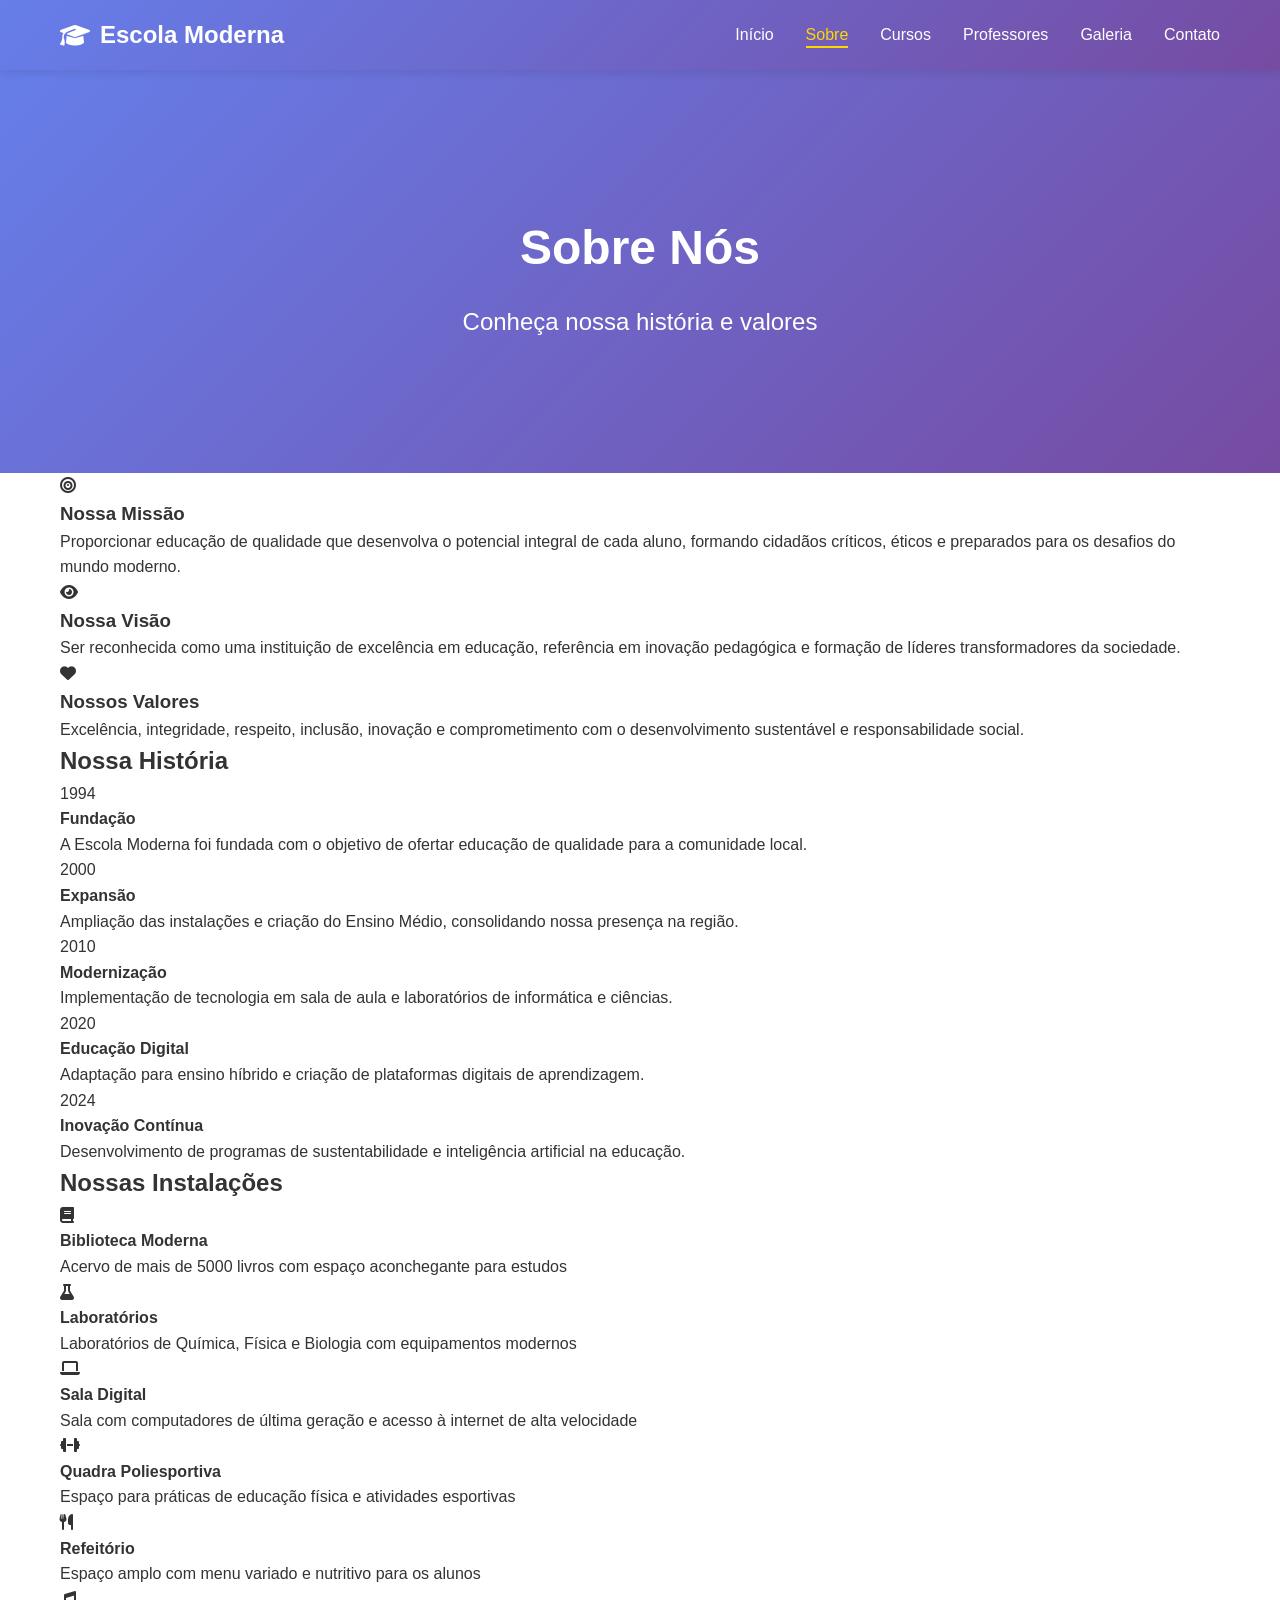
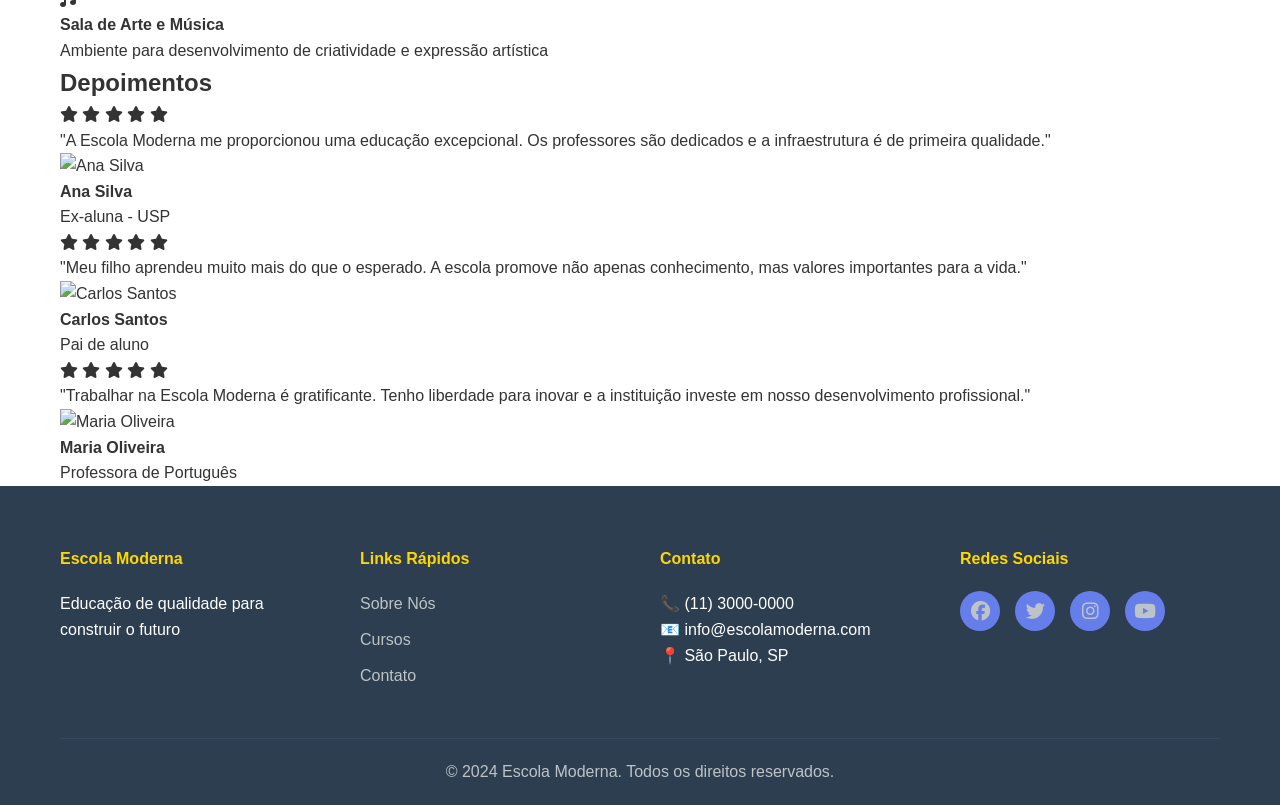
==== sobre.html @ 91ae4fbe "Criar página Sobre" ====
<!DOCTYPE html>
<html lang="pt-BR">
<head>
    <meta charset="UTF-8">
    <meta name="viewport" content="width=device-width, initial-scale=1.0">
    <meta name="description" content="Conheça a história e missão da Escola Moderna">
    <title>Sobre - Escola Moderna</title>
    <link rel="stylesheet" href="css/style.css">
    <link rel="stylesheet" href="https://cdnjs.cloudflare.com/ajax/libs/font-awesome/6.4.0/css/all.min.css">
</head>
<body>
    <!-- Navegação -->
    <nav class="navbar">
        <div class="container">
            <div class="nav-brand">
                <i class="fas fa-graduation-cap"></i>
                <span>Escola Moderna</span>
            </div>
            <ul class="nav-menu">
                <li><a href="index.html">Início</a></li>
                <li><a href="sobre.html" class="active">Sobre</a></li>
                <li><a href="cursos.html">Cursos</a></li>
                <li><a href="professores.html">Professores</a></li>
                <li><a href="galeria.html">Galeria</a></li>
                <li><a href="contato.html">Contato</a></li>
            </ul>
            <div class="hamburger">
                <span></span>
                <span></span>
                <span></span>
            </div>
        </div>
    </nav>

    <!-- Hero Section -->
    <section class="hero" style="margin-top: 60px;">
        <div class="hero-content">
            <h1>Sobre Nós</h1>
            <p>Conheça nossa história e valores</p>
        </div>
    </section>

    <!-- Missão, Visão, Valores -->
    <section class="about-section">
        <div class="container">
            <div class="about-grid">
                <div class="about-card">
                    <div class="about-icon">
                        <i class="fas fa-bullseye"></i>
                    </div>
                    <h3>Nossa Missão</h3>
                    <p>Proporcionar educação de qualidade que desenvolva o potencial integral de cada aluno, formando cidadãos críticos, éticos e preparados para os desafios do mundo moderno.</p>
                </div>
                <div class="about-card">
                    <div class="about-icon">
                        <i class="fas fa-eye"></i>
                    </div>
                    <h3>Nossa Visão</h3>
                    <p>Ser reconhecida como uma instituição de excelência em educação, referência em inovação pedagógica e formação de líderes transformadores da sociedade.</p>
                </div>
                <div class="about-card">
                    <div class="about-icon">
                        <i class="fas fa-heart"></i>
                    </div>
                    <h3>Nossos Valores</h3>
                    <p>Excelência, integridade, respeito, inclusão, inovação e comprometimento com o desenvolvimento sustentável e responsabilidade social.</p>
                </div>
            </div>
        </div>
    </section>

    <!-- História -->
    <section class="history-section">
        <div class="container">
            <h2>Nossa História</h2>
            <div class="history-timeline">
                <div class="timeline-item">
                    <div class="timeline-year">1994</div>
                    <div class="timeline-content">
                        <h4>Fundação</h4>
                        <p>A Escola Moderna foi fundada com o objetivo de ofertar educação de qualidade para a comunidade local.</p>
                    </div>
                </div>
                <div class="timeline-item">
                    <div class="timeline-year">2000</div>
                    <div class="timeline-content">
                        <h4>Expansão</h4>
                        <p>Ampliação das instalações e criação do Ensino Médio, consolidando nossa presença na região.</p>
                    </div>
                </div>
                <div class="timeline-item">
                    <div class="timeline-year">2010</div>
                    <div class="timeline-content">
                        <h4>Modernização</h4>
                        <p>Implementação de tecnologia em sala de aula e laboratórios de informática e ciências.</p>
                    </div>
                </div>
                <div class="timeline-item">
                    <div class="timeline-year">2020</div>
                    <div class="timeline-content">
                        <h4>Educação Digital</h4>
                        <p>Adaptação para ensino híbrido e criação de plataformas digitais de aprendizagem.</p>
                    </div>
                </div>
                <div class="timeline-item">
                    <div class="timeline-year">2024</div>
                    <div class="timeline-content">
                        <h4>Inovação Contínua</h4>
                        <p>Desenvolvimento de programas de sustentabilidade e inteligência artificial na educação.</p>
                    </div>
                </div>
            </div>
        </div>
    </section>

    <!-- Infraestrutura -->
    <section class="infrastructure-section">
        <div class="container">
            <h2>Nossas Instalações</h2>
            <div class="infrastructure-grid">
                <div class="infra-item">
                    <i class="fas fa-book"></i>
                    <h4>Biblioteca Moderna</h4>
                    <p>Acervo de mais de 5000 livros com espaço aconchegante para estudos</p>
                </div>
                <div class="infra-item">
                    <i class="fas fa-flask"></i>
                    <h4>Laboratórios</h4>
                    <p>Laboratórios de Química, Física e Biologia com equipamentos modernos</p>
                </div>
                <div class="infra-item">
                    <i class="fas fa-laptop"></i>
                    <h4>Sala Digital</h4>
                    <p>Sala com computadores de última geração e acesso à internet de alta velocidade</p>
                </div>
                <div class="infra-item">
                    <i class="fas fa-dumbbell"></i>
                    <h4>Quadra Poliesportiva</h4>
                    <p>Espaço para práticas de educação física e atividades esportivas</p>
                </div>
                <div class="infra-item">
                    <i class="fas fa-utensils"></i>
                    <h4>Refeitório</h4>
                    <p>Espaço amplo com menu variado e nutritivo para os alunos</p>
                </div>
                <div class="infra-item">
                    <i class="fas fa-music"></i>
                    <h4>Sala de Arte e Música</h4>
                    <p>Ambiente para desenvolvimento de criatividade e expressão artística</p>
                </div>
            </div>
        </div>
    </section>

    <!-- Depoimentos -->
    <section class="testimonials-section">
        <div class="container">
            <h2>Depoimentos</h2>
            <div class="testimonials-grid">
                <div class="testimonial-card">
                    <div class="stars">
                        <i class="fas fa-star"></i>
                        <i class="fas fa-star"></i>
                        <i class="fas fa-star"></i>
                        <i class="fas fa-star"></i>
                        <i class="fas fa-star"></i>
                    </div>
                    <p>"A Escola Moderna me proporcionou uma educação excepcional. Os professores são dedicados e a infraestrutura é de primeira qualidade."</p>
                    <div class="testimonial-author">
                        <img src="https://via.placeholder.com/50" alt="Ana Silva">
                        <div>
                            <h4>Ana Silva</h4>
                            <p>Ex-aluna - USP</p>
                        </div>
                    </div>
                </div>
                <div class="testimonial-card">
                    <div class="stars">
                        <i class="fas fa-star"></i>
                        <i class="fas fa-star"></i>
                        <i class="fas fa-star"></i>
                        <i class="fas fa-star"></i>
                        <i class="fas fa-star"></i>
                    </div>
                    <p>"Meu filho aprendeu muito mais do que o esperado. A escola promove não apenas conhecimento, mas valores importantes para a vida."</p>
                    <div class="testimonial-author">
                        <img src="https://via.placeholder.com/50" alt="Carlos Santos">
                        <div>
                            <h4>Carlos Santos</h4>
                            <p>Pai de aluno</p>
                        </div>
                    </div>
                </div>
                <div class="testimonial-card">
                    <div class="stars">
                        <i class="fas fa-star"></i>
                        <i class="fas fa-star"></i>
                        <i class="fas fa-star"></i>
                        <i class="fas fa-star"></i>
                        <i class="fas fa-star"></i>
                    </div>
                    <p>"Trabalhar na Escola Moderna é gratificante. Tenho liberdade para inovar e a instituição investe em nosso desenvolvimento profissional."</p>
                    <div class="testimonial-author">
                        <img src="https://via.placeholder.com/50" alt="Maria Oliveira">
                        <div>
                            <h4>Maria Oliveira</h4>
                            <p>Professora de Português</p>
                        </div>
                    </div>
                </div>
            </div>
        </div>
    </section>

    <!-- Footer -->
    <footer class="footer">
        <div class="container">
            <div class="footer-content">
                <div class="footer-section">
                    <h4>Escola Moderna</h4>
                    <p>Educação de qualidade para construir o futuro</p>
                </div>
                <div class="footer-section">
                    <h4>Links Rápidos</h4>
                    <ul>
                        <li><a href="sobre.html">Sobre Nós</a></li>
                        <li><a href="cursos.html">Cursos</a></li>
                        <li><a href="contato.html">Contato</a></li>
                    </ul>
                </div>
                <div class="footer-section">
                    <h4>Contato</h4>
                    <p>📞 (11) 3000-0000</p>
                    <p>📧 info@escolamoderna.com</p>
                    <p>📍 São Paulo, SP</p>
                </div>
                <div class="footer-section">
                    <h4>Redes Sociais</h4>
                    <div class="social-links">
                        <a href="#"><i class="fab fa-facebook"></i></a>
                        <a href="#"><i class="fab fa-twitter"></i></a>
                        <a href="#"><i class="fab fa-instagram"></i></a>
                        <a href="#"><i class="fab fa-youtube"></i></a>
                    </div>
                </div>
            </div>
            <div class="footer-bottom">
                <p>&copy; 2024 Escola Moderna. Todos os direitos reservados.</p>
            </div>
        </div>
    </footer>

    <script src="js/script.js"></script>
</body>
</html>
---- css/style.css ----
* {
    margin: 0;
    padding: 0;
    box-sizing: border-box;
}

body {
    font-family: 'Segoe UI', Tahoma, Geneva, Verdana, sans-serif;
    line-height: 1.6;
    color: #333;
}

.container {
    max-width: 1200px;
    margin: 0 auto;
    padding: 0 20px;
}

/* Navegação */
.navbar {
    background: linear-gradient(135deg, #667eea 0%, #764ba2 100%);
    color: white;
    padding: 1rem 0;
    position: fixed;
    width: 100%;
    top: 0;
    z-index: 1000;
    box-shadow: 0 2px 10px rgba(0,0,0,0.1);
}

.navbar .container {
    display: flex;
    justify-content: space-between;
    align-items: center;
}

.nav-brand {
    display: flex;
    align-items: center;
    gap: 10px;
    font-size: 1.5rem;
    font-weight: bold;
}

.nav-menu {
    display: flex;
    list-style: none;
    gap: 2rem;
}

.nav-menu a {
    color: white;
    text-decoration: none;
    transition: all 0.3s ease;
    position: relative;
}

.nav-menu a:hover,
.nav-menu a.active {
    color: #ffd700;
}

.nav-menu a::after {
    content: '';
    position: absolute;
    bottom: -5px;
    left: 0;
    width: 0;
    height: 2px;
    background: #ffd700;
    transition: width 0.3s ease;
}

.nav-menu a:hover::after,
.nav-menu a.active::after {
    width: 100%;
}

.hamburger {
    display: none;
    flex-direction: column;
    cursor: pointer;
}

.hamburger span {
    width: 25px;
    height: 3px;
    background: white;
    margin: 5px 0;
    transition: 0.3s;
}

/* Hero Section */
.hero {
    background: linear-gradient(135deg, #667eea 0%, #764ba2 100%);
    color: white;
    text-align: center;
    padding: 150px 20px 100px;
    margin-top: 60px;
}

.hero-content h1 {
    font-size: 3rem;
    margin-bottom: 1rem;
    animation: slideDown 0.8s ease;
}

.hero-content p {
    font-size: 1.5rem;
    margin-bottom: 2rem;
    animation: slideUp 0.8s ease 0.2s both;
}

/* Botões */
.btn {
    display: inline-block;
    padding: 12px 30px;
    border-radius: 5px;
    text-decoration: none;
    transition: all 0.3s ease;
    border: none;
    cursor: pointer;
    font-size: 1rem;
}

.btn-primary {
    background: linear-gradient(135deg, #667eea 0%, #764ba2 100%);
    color: white;
}

.btn-primary:hover {
    transform: translateY(-3px);
    box-shadow: 0 10px 20px rgba(102, 126, 234, 0.4);
}

.btn-link {
    background: transparent;
    color: #667eea;
    border: 2px solid #667eea;
}

.btn-link:hover {
    background: #667eea;
    color: white;
}

/* Destaques */
.highlights {
    padding: 80px 20px;
    background: #f8f9fa;
}

.highlights h2 {
    text-align: center;
    font-size: 2.5rem;
    margin-bottom: 50px;
    color: #333;
}

.highlights-grid {
    display: grid;
    grid-template-columns: repeat(auto-fit, minmax(250px, 1fr));
    gap: 30px;
}

.highlight-card {
    background: white;
    padding: 40px 20px;
    border-radius: 10px;
    text-align: center;
    box-shadow: 0 5px 15px rgba(0,0,0,0.1);
    transition: all 0.3s ease;
}

.highlight-card:hover {
    transform: translateY(-10px);
    box-shadow: 0 15px 30px rgba(0,0,0,0.2);
}

.highlight-card i {
    font-size: 3rem;
    color: #667eea;
    margin-bottom: 1rem;
}

.highlight-card h3 {
    margin-bottom: 1rem;
    color: #333;
}

.highlight-card p {
    color: #666;
}

/* Cursos em Destaque */
.featured-courses {
    padding: 80px 20px;
}

.featured-courses h2 {
    text-align: center;
    font-size: 2.5rem;
    margin-bottom: 50px;
    color: #333;
}

.courses-grid {
    display: grid;
    grid-template-columns: repeat(auto-fit, minmax(280px, 1fr));
    gap: 30px;
}

.course-card {
    background: white;
    border-radius: 10px;
    overflow: hidden;
    box-shadow: 0 5px 15px rgba(0,0,0,0.1);
    transition: all 0.3s ease;
    border-top: 4px solid #667eea;
}

.course-card:hover {
    transform: translateY(-10px);
    box-shadow: 0 15px 30px rgba(0,0,0,0.2);
}

.course-icon {
    background: linear-gradient(135deg, #667eea 0%, #764ba2 100%);
    color: white;
    padding: 30px;
    text-align: center;
    font-size: 3rem;
}

.course-card h3 {
    padding: 20px 20px 10px;
    color: #333;
}

.course-card p {
    padding: 0 20px;
    color: #666;
    margin-bottom: 20px;
}

.course-card .btn {
    display: block;
    text-align: center;
    margin: 20px;
}

/* Estatísticas */
.stats {
    background: linear-gradient(135deg, #667eea 0%, #764ba2 100%);
    color: white;
    padding: 80px 20px;
}

.stats .container {
    display: grid;
    grid-template-columns: repeat(auto-fit, minmax(200px, 1fr));
    gap: 40px;
    text-align: center;
}

.stat-item h3 {
    font-size: 3rem;
    margin-bottom: 10px;
}

.stat-item p {
    font-size: 1.2rem;
    opacity: 0.9;
}

/* Newsletter */
.newsletter {
    background: #f8f9fa;
    padding: 60px 20px;
    text-align: center;
}

.newsletter h2 {
    font-size: 2rem;
    margin-bottom: 10px;
    color: #333;
}

.newsletter p {
    margin-bottom: 30px;
    color: #666;
    font-size: 1.1rem;
}

.newsletter-form {
    display: flex;
    gap: 10px;
    max-width: 500px;
    margin: 0 auto;
    flex-wrap: wrap;
    justify-content: center;
}

.newsletter-form input {
    flex: 1;
    min-width: 250px;
    padding: 12px 20px;
    border: 2px solid #667eea;
    border-radius: 5px;
    font-size: 1rem;
}

.newsletter-form input:focus {
    outline: none;
    box-shadow: 0 0 10px rgba(102, 126, 234, 0.3);
}

/* Footer */
.footer {
    background: #2c3e50;
    color: white;
    padding: 60px 20px 20px;
}

.footer-content {
    display: grid;
    grid-template-columns: repeat(auto-fit, minmax(250px, 1fr));
    gap: 40px;
    margin-bottom: 40px;
}

.footer-section h4 {
    margin-bottom: 20px;
    color: #ffd700;
}

.footer-section ul {
    list-style: none;
}

.footer-section ul li {
    margin-bottom: 10px;
}

.footer-section a {
    color: #bdc3c7;
    text-decoration: none;
    transition: color 0.3s ease;
}

.footer-section a:hover {
    color: #ffd700;
}

.social-links {
    display: flex;
    gap: 15px;
}

.social-links a {
    display: inline-flex;
    align-items: center;
    justify-content: center;
    width: 40px;
    height: 40px;
    background: #667eea;
    border-radius: 50%;
    font-size: 1.2rem;
    transition: all 0.3s ease;
}

.social-links a:hover {
    background: #764ba2;
    transform: translateY(-5px);
}

.footer-bottom {
    text-align: center;
    padding-top: 20px;
    border-top: 1px solid #34495e;
    color: #bdc3c7;
}

/* Animações */
@keyframes slideDown {
    from {
        opacity: 0;
        transform: translateY(-30px);
    }
    to {
        opacity: 1;
        transform: translateY(0);
    }
}

@keyframes slideUp {
    from {
        opacity: 0;
        transform: translateY(30px);
    }
    to {
        opacity: 1;
        transform: translateY(0);
    }
}

/* Responsivo */
@media (max-width: 768px) {
    .nav-menu {
        display: none;
        position: absolute;
        top: 100%;
        left: 0;
        right: 0;
        background: #667eea;
        flex-direction: column;
        gap: 0;
        padding: 1rem 0;
    }

    .nav-menu.active {
        display: flex;
    }

    .nav-menu a {
        padding: 0.5rem 1rem;
        display: block;
    }

    .hamburger {
        display: flex;
    }

    .hero-content h1 {
        font-size: 2rem;
    }

    .hero-content p {
        font-size: 1.2rem;
    }

    .highlights h2,
    .featured-courses h2 {
        font-size: 2rem;
    }

    .newsletter-form {
        flex-direction: column;
    }

    .newsletter-form input {
        min-width: 100%;
    }

    .footer-content {
        grid-template-columns: 1fr;
    }
}
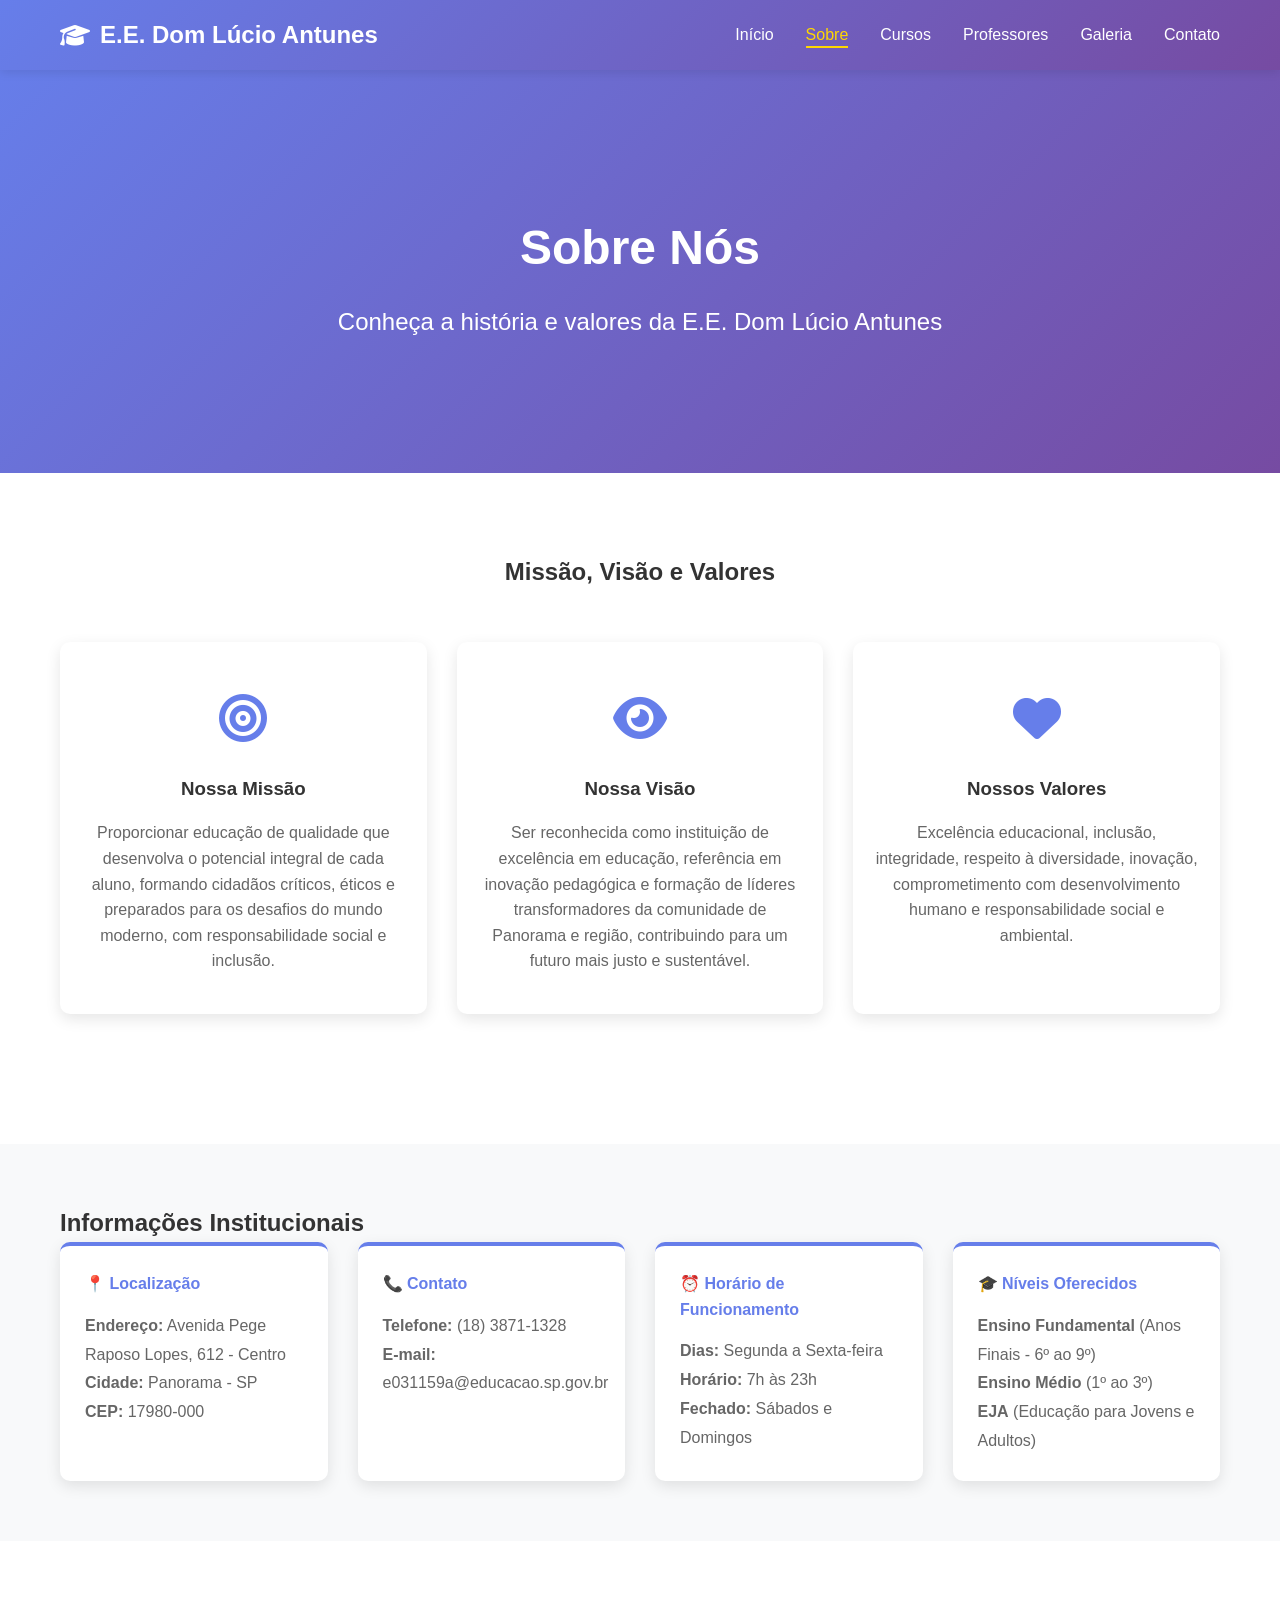
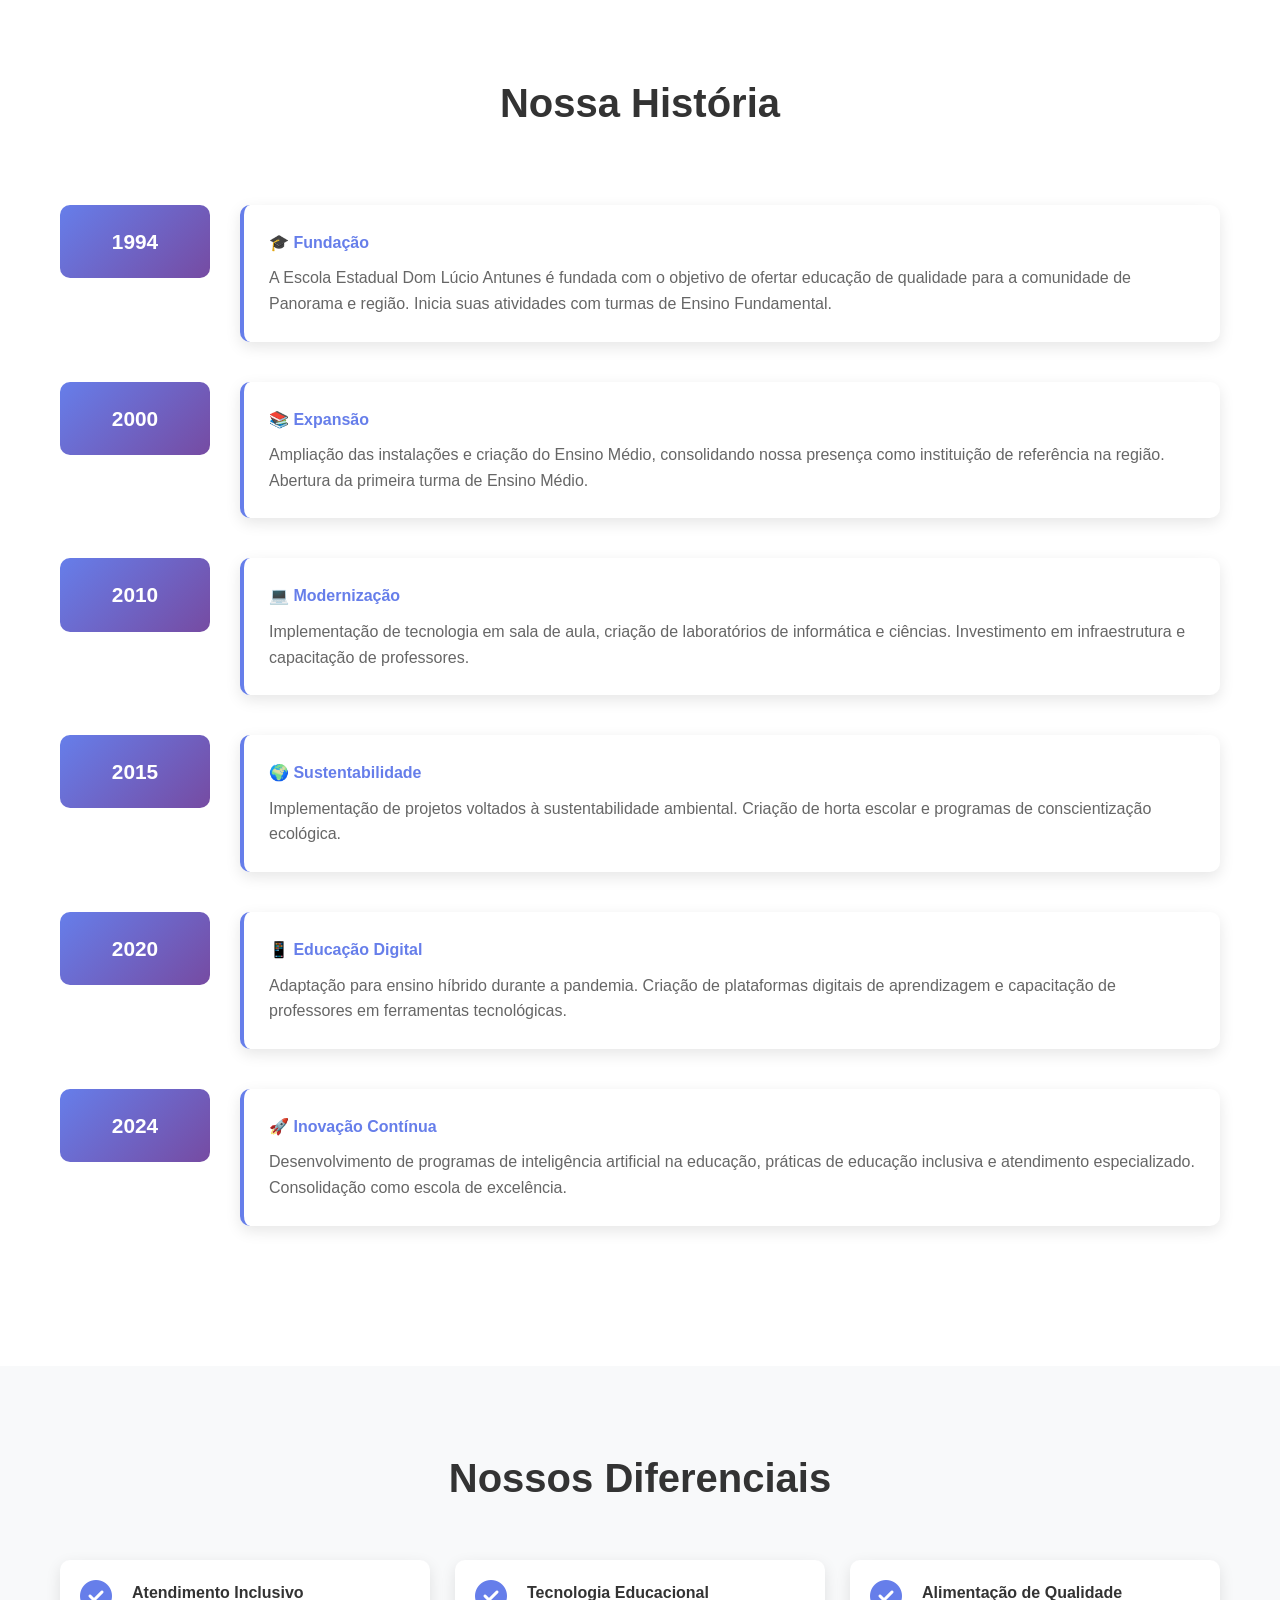
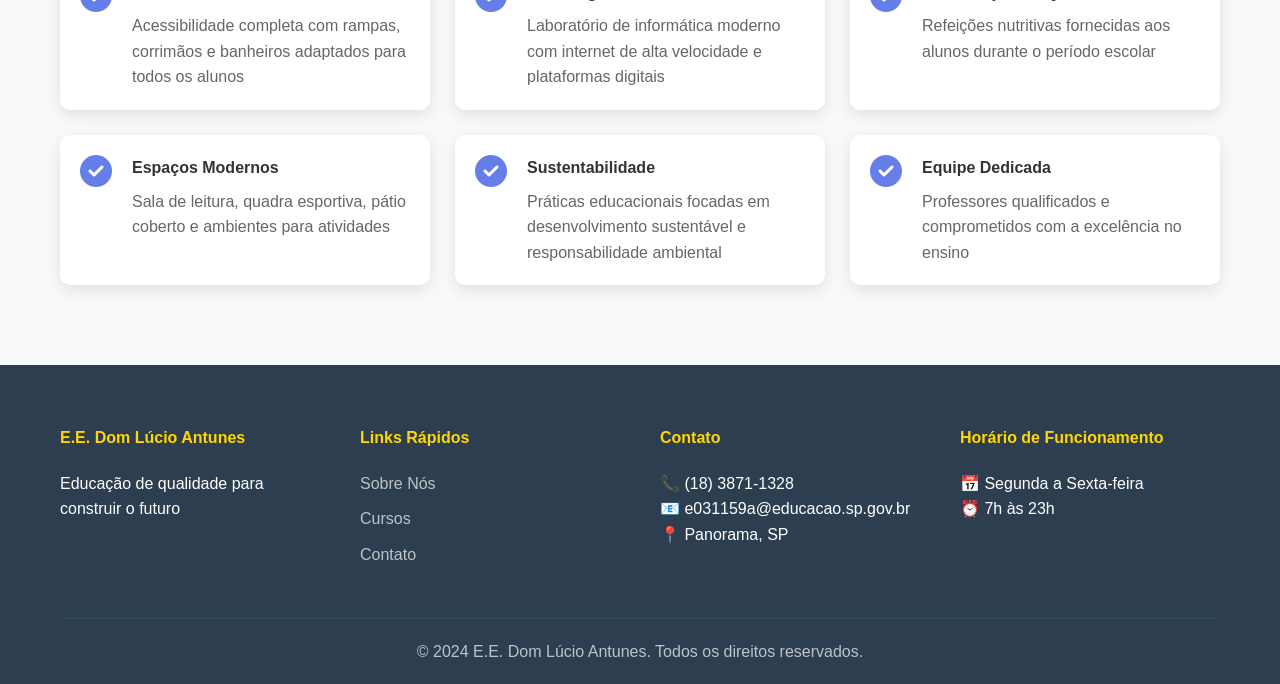
==== commit 044e84d6: "Atualizar página Sobre com timeline e informações institucionais completas" ====
--- a/sobre.html
+++ b/sobre.html
@@ -3,10 +3,165 @@
 <head>
     <meta charset="UTF-8">
     <meta name="viewport" content="width=device-width, initial-scale=1.0">
-    <meta name="description" content="Conheça a história e missão da Escola Moderna">
-    <title>Sobre - Escola Moderna</title>
+    <meta name="description" content="Conheça a história e missão da E.E. Dom Lúcio Antunes">
+    <title>Sobre - E.E. Dom Lúcio Antunes</title>
     <link rel="stylesheet" href="css/style.css">
     <link rel="stylesheet" href="https://cdnjs.cloudflare.com/ajax/libs/font-awesome/6.4.0/css/all.min.css">
+    <style>
+        .about-section {
+            padding: 80px 20px;
+        }
+
+        .about-grid {
+            display: grid;
+            grid-template-columns: repeat(auto-fit, minmax(300px, 1fr));
+            gap: 30px;
+            margin-bottom: 50px;
+        }
+
+        .about-card {
+            background: white;
+            padding: 40px 20px;
+            border-radius: 10px;
+            text-align: center;
+            box-shadow: 0 5px 15px rgba(0,0,0,0.1);
+            transition: all 0.3s ease;
+        }
+
+        .about-card:hover {
+            transform: translateY(-10px);
+            box-shadow: 0 15px 30px rgba(0,0,0,0.2);
+        }
+
+        .about-icon {
+            font-size: 3rem;
+            color: #667eea;
+            margin-bottom: 1rem;
+        }
+
+        .about-card h3 {
+            margin-bottom: 1rem;
+            color: #333;
+        }
+
+        .about-card p {
+            color: #666;
+            line-height: 1.6;
+        }
+
+        .history-timeline {
+            position: relative;
+            padding: 20px 0;
+        }
+
+        .timeline-item {
+            display: grid;
+            grid-template-columns: 150px 1fr;
+            gap: 30px;
+            margin-bottom: 40px;
+            position: relative;
+        }
+
+        .timeline-year {
+            background: linear-gradient(135deg, #667eea 0%, #764ba2 100%);
+            color: white;
+            padding: 20px;
+            border-radius: 10px;
+            text-align: center;
+            font-weight: bold;
+            font-size: 1.3rem;
+            height: fit-content;
+        }
+
+        .timeline-content {
+            background: white;
+            padding: 25px;
+            border-radius: 10px;
+            box-shadow: 0 5px 15px rgba(0,0,0,0.1);
+            border-left: 4px solid #667eea;
+        }
+
+        .timeline-content h4 {
+            color: #667eea;
+            margin-bottom: 10px;
+        }
+
+        .timeline-content p {
+            color: #666;
+            margin: 0;
+        }
+
+        .institutional-info {
+            background: #f8f9fa;
+            padding: 60px 20px;
+            margin-bottom: 50px;
+        }
+
+        .info-grid {
+            display: grid;
+            grid-template-columns: repeat(auto-fit, minmax(250px, 1fr));
+            gap: 30px;
+        }
+
+        .info-card {
+            background: white;
+            padding: 25px;
+            border-radius: 10px;
+            box-shadow: 0 5px 15px rgba(0,0,0,0.1);
+            border-top: 4px solid #667eea;
+        }
+
+        .info-card h4 {
+            color: #667eea;
+            margin-bottom: 15px;
+        }
+
+        .info-card p {
+            color: #666;
+            line-height: 1.8;
+        }
+
+        .differential-list {
+            display: grid;
+            grid-template-columns: repeat(auto-fit, minmax(300px, 1fr));
+            gap: 25px;
+        }
+
+        .differential-item {
+            display: flex;
+            gap: 20px;
+            padding: 20px;
+            background: white;
+            border-radius: 10px;
+            box-shadow: 0 5px 15px rgba(0,0,0,0.1);
+        }
+
+        .differential-item i {
+            font-size: 2rem;
+            color: #667eea;
+            flex-shrink: 0;
+        }
+
+        .differential-item h4 {
+            margin-bottom: 8px;
+            color: #333;
+        }
+
+        .differential-item p {
+            color: #666;
+            margin: 0;
+        }
+
+        @media (max-width: 768px) {
+            .timeline-item {
+                grid-template-columns: 1fr;
+            }
+
+            .timeline-year {
+                position: static;
+            }
+        }
+    </style>
 </head>
 <body>
     <!-- Navegação -->
@@ -14,7 +169,7 @@
         <div class="container">
             <div class="nav-brand">
                 <i class="fas fa-graduation-cap"></i>
-                <span>Escola Moderna</span>
+                <span>E.E. Dom Lúcio Antunes</span>
             </div>
             <ul class="nav-menu">
                 <li><a href="index.html">Início</a></li>
@@ -36,176 +191,168 @@
     <section class="hero" style="margin-top: 60px;">
         <div class="hero-content">
             <h1>Sobre Nós</h1>
-            <p>Conheça nossa história e valores</p>
+            <p>Conheça a história e valores da E.E. Dom Lúcio Antunes</p>
         </div>
     </section>
 
     <!-- Missão, Visão, Valores -->
     <section class="about-section">
         <div class="container">
+            <h2 style="text-align: center; margin-bottom: 50px;">Missão, Visão e Valores</h2>
             <div class="about-grid">
                 <div class="about-card">
                     <div class="about-icon">
                         <i class="fas fa-bullseye"></i>
                     </div>
                     <h3>Nossa Missão</h3>
-                    <p>Proporcionar educação de qualidade que desenvolva o potencial integral de cada aluno, formando cidadãos críticos, éticos e preparados para os desafios do mundo moderno.</p>
+                    <p>Proporcionar educação de qualidade que desenvolva o potencial integral de cada aluno, formando cidadãos críticos, éticos e preparados para os desafios do mundo moderno, com responsabilidade social e inclusão.</p>
                 </div>
                 <div class="about-card">
                     <div class="about-icon">
                         <i class="fas fa-eye"></i>
                     </div>
                     <h3>Nossa Visão</h3>
-                    <p>Ser reconhecida como uma instituição de excelência em educação, referência em inovação pedagógica e formação de líderes transformadores da sociedade.</p>
+                    <p>Ser reconhecida como instituição de excelência em educação, referência em inovação pedagógica e formação de líderes transformadores da comunidade de Panorama e região, contribuindo para um futuro mais justo e sustentável.</p>
                 </div>
                 <div class="about-card">
                     <div class="about-icon">
                         <i class="fas fa-heart"></i>
                     </div>
                     <h3>Nossos Valores</h3>
-                    <p>Excelência, integridade, respeito, inclusão, inovação e comprometimento com o desenvolvimento sustentável e responsabilidade social.</p>
+                    <p>Excelência educacional, inclusão, integridade, respeito à diversidade, inovação, comprometimento com desenvolvimento humano e responsabilidade social e ambiental.</p>
+                </div>
+            </div>
+        </div>
+    </section>
+
+    <!-- Informações Institucionais -->
+    <section class="institutional-info">
+        <div class="container">
+            <h2>Informações Institucionais</h2>
+            <div class="info-grid">
+                <div class="info-card">
+                    <h4>📍 Localização</h4>
+                    <p><strong>Endereço:</strong> Avenida Pege Raposo Lopes, 612 - Centro<br>
+                    <strong>Cidade:</strong> Panorama - SP<br>
+                    <strong>CEP:</strong> 17980-000</p>
+                </div>
+                <div class="info-card">
+                    <h4>📞 Contato</h4>
+                    <p><strong>Telefone:</strong> (18) 3871-1328<br>
+                    <strong>E-mail:</strong> e031159a@educacao.sp.gov.br</p>
+                </div>
+                <div class="info-card">
+                    <h4>⏰ Horário de Funcionamento</h4>
+                    <p><strong>Dias:</strong> Segunda a Sexta-feira<br>
+                    <strong>Horário:</strong> 7h às 23h<br>
+                    <strong>Fechado:</strong> Sábados e Domingos</p>
+                </div>
+                <div class="info-card">
+                    <h4>🎓 Níveis Oferecidos</h4>
+                    <p><strong>Ensino Fundamental</strong> (Anos Finais - 6º ao 9º)<br>
+                    <strong>Ensino Médio</strong> (1º ao 3º)<br>
+                    <strong>EJA</strong> (Educação para Jovens e Adultos)</p>
                 </div>
             </div>
         </div>
     </section>
 
     <!-- História -->
-    <section class="history-section">
+    <section class="featured-courses">
         <div class="container">
             <h2>Nossa História</h2>
             <div class="history-timeline">
                 <div class="timeline-item">
                     <div class="timeline-year">1994</div>
                     <div class="timeline-content">
-                        <h4>Fundação</h4>
-                        <p>A Escola Moderna foi fundada com o objetivo de ofertar educação de qualidade para a comunidade local.</p>
+                        <h4>🎓 Fundação</h4>
+                        <p>A Escola Estadual Dom Lúcio Antunes é fundada com o objetivo de ofertar educação de qualidade para a comunidade de Panorama e região. Inicia suas atividades com turmas de Ensino Fundamental.</p>
                     </div>
                 </div>
                 <div class="timeline-item">
                     <div class="timeline-year">2000</div>
                     <div class="timeline-content">
-                        <h4>Expansão</h4>
-                        <p>Ampliação das instalações e criação do Ensino Médio, consolidando nossa presença na região.</p>
+                        <h4>📚 Expansão</h4>
+                        <p>Ampliação das instalações e criação do Ensino Médio, consolidando nossa presença como instituição de referência na região. Abertura da primeira turma de Ensino Médio.</p>
                     </div>
                 </div>
                 <div class="timeline-item">
                     <div class="timeline-year">2010</div>
                     <div class="timeline-content">
-                        <h4>Modernização</h4>
-                        <p>Implementação de tecnologia em sala de aula e laboratórios de informática e ciências.</p>
+                        <h4>💻 Modernização</h4>
+                        <p>Implementação de tecnologia em sala de aula, criação de laboratórios de informática e ciências. Investimento em infraestrutura e capacitação de professores.</p>
+                    </div>
+                </div>
+                <div class="timeline-item">
+                    <div class="timeline-year">2015</div>
+                    <div class="timeline-content">
+                        <h4>🌍 Sustentabilidade</h4>
+                        <p>Implementação de projetos voltados à sustentabilidade ambiental. Criação de horta escolar e programas de conscientização ecológica.</p>
                     </div>
                 </div>
                 <div class="timeline-item">
                     <div class="timeline-year">2020</div>
                     <div class="timeline-content">
-                        <h4>Educação Digital</h4>
-                        <p>Adaptação para ensino híbrido e criação de plataformas digitais de aprendizagem.</p>
+                        <h4>📱 Educação Digital</h4>
+                        <p>Adaptação para ensino híbrido durante a pandemia. Criação de plataformas digitais de aprendizagem e capacitação de professores em ferramentas tecnológicas.</p>
                     </div>
                 </div>
                 <div class="timeline-item">
                     <div class="timeline-year">2024</div>
                     <div class="timeline-content">
-                        <h4>Inovação Contínua</h4>
-                        <p>Desenvolvimento de programas de sustentabilidade e inteligência artificial na educação.</p>
-                    </div>
-                </div>
-            </div>
-        </div>
-    </section>
-
-    <!-- Infraestrutura -->
-    <section class="infrastructure-section">
-        <div class="container">
-            <h2>Nossas Instalações</h2>
-            <div class="infrastructure-grid">
-                <div class="infra-item">
-                    <i class="fas fa-book"></i>
-                    <h4>Biblioteca Moderna</h4>
-                    <p>Acervo de mais de 5000 livros com espaço aconchegante para estudos</p>
-                </div>
-                <div class="infra-item">
-                    <i class="fas fa-flask"></i>
-                    <h4>Laboratórios</h4>
-                    <p>Laboratórios de Química, Física e Biologia com equipamentos modernos</p>
-                </div>
-                <div class="infra-item">
-                    <i class="fas fa-laptop"></i>
-                    <h4>Sala Digital</h4>
-                    <p>Sala com computadores de última geração e acesso à internet de alta velocidade</p>
-                </div>
-                <div class="infra-item">
-                    <i class="fas fa-dumbbell"></i>
-                    <h4>Quadra Poliesportiva</h4>
-                    <p>Espaço para práticas de educação física e atividades esportivas</p>
-                </div>
-                <div class="infra-item">
-                    <i class="fas fa-utensils"></i>
-                    <h4>Refeitório</h4>
-                    <p>Espaço amplo com menu variado e nutritivo para os alunos</p>
-                </div>
-                <div class="infra-item">
-                    <i class="fas fa-music"></i>
-                    <h4>Sala de Arte e Música</h4>
-                    <p>Ambiente para desenvolvimento de criatividade e expressão artística</p>
-                </div>
-            </div>
-        </div>
-    </section>
-
-    <!-- Depoimentos -->
-    <section class="testimonials-section">
-        <div class="container">
-            <h2>Depoimentos</h2>
-            <div class="testimonials-grid">
-                <div class="testimonial-card">
-                    <div class="stars">
-                        <i class="fas fa-star"></i>
-                        <i class="fas fa-star"></i>
-                        <i class="fas fa-star"></i>
-                        <i class="fas fa-star"></i>
-                        <i class="fas fa-star"></i>
-                    </div>
-                    <p>"A Escola Moderna me proporcionou uma educação excepcional. Os professores são dedicados e a infraestrutura é de primeira qualidade."</p>
-                    <div class="testimonial-author">
-                        <img src="https://via.placeholder.com/50" alt="Ana Silva">
-                        <div>
-                            <h4>Ana Silva</h4>
-                            <p>Ex-aluna - USP</p>
-                        </div>
-                    </div>
-                </div>
-                <div class="testimonial-card">
-                    <div class="stars">
-                        <i class="fas fa-star"></i>
-                        <i class="fas fa-star"></i>
-                        <i class="fas fa-star"></i>
-                        <i class="fas fa-star"></i>
-                        <i class="fas fa-star"></i>
-                    </div>
-                    <p>"Meu filho aprendeu muito mais do que o esperado. A escola promove não apenas conhecimento, mas valores importantes para a vida."</p>
-                    <div class="testimonial-author">
-                        <img src="https://via.placeholder.com/50" alt="Carlos Santos">
-                        <div>
-                            <h4>Carlos Santos</h4>
-                            <p>Pai de aluno</p>
-                        </div>
-                    </div>
-                </div>
-                <div class="testimonial-card">
-                    <div class="stars">
-                        <i class="fas fa-star"></i>
-                        <i class="fas fa-star"></i>
-                        <i class="fas fa-star"></i>
-                        <i class="fas fa-star"></i>
-                        <i class="fas fa-star"></i>
-                    </div>
-                    <p>"Trabalhar na Escola Moderna é gratificante. Tenho liberdade para inovar e a instituição investe em nosso desenvolvimento profissional."</p>
-                    <div class="testimonial-author">
-                        <img src="https://via.placeholder.com/50" alt="Maria Oliveira">
-                        <div>
-                            <h4>Maria Oliveira</h4>
-                            <p>Professora de Português</p>
-                        </div>
+                        <h4>🚀 Inovação Contínua</h4>
+                        <p>Desenvolvimento de programas de inteligência artificial na educação, práticas de educação inclusiva e atendimento especializado. Consolidação como escola de excelência.</p>
+                    </div>
+                </div>
+            </div>
+        </div>
+    </section>
+
+    <!-- Diferenciais -->
+    <section class="highlights">
+        <div class="container">
+            <h2>Nossos Diferenciais</h2>
+            <div class="differential-list">
+                <div class="differential-item">
+                    <i class="fas fa-check-circle"></i>
+                    <div>
+                        <h4>Atendimento Inclusivo</h4>
+                        <p>Acessibilidade completa com rampas, corrimãos e banheiros adaptados para todos os alunos</p>
+                    </div>
+                </div>
+                <div class="differential-item">
+                    <i class="fas fa-check-circle"></i>
+                    <div>
+                        <h4>Tecnologia Educacional</h4>
+                        <p>Laboratório de informática moderno com internet de alta velocidade e plataformas digitais</p>
+                    </div>
+                </div>
+                <div class="differential-item">
+                    <i class="fas fa-check-circle"></i>
+                    <div>
+                        <h4>Alimentação de Qualidade</h4>
+                        <p>Refeições nutritivas fornecidas aos alunos durante o período escolar</p>
+                    </div>
+                </div>
+                <div class="differential-item">
+                    <i class="fas fa-check-circle"></i>
+                    <div>
+                        <h4>Espaços Modernos</h4>
+                        <p>Sala de leitura, quadra esportiva, pátio coberto e ambientes para atividades</p>
+                    </div>
+                </div>
+                <div class="differential-item">
+                    <i class="fas fa-check-circle"></i>
+                    <div>
+                        <h4>Sustentabilidade</h4>
+                        <p>Práticas educacionais focadas em desenvolvimento sustentável e responsabilidade ambiental</p>
+                    </div>
+                </div>
+                <div class="differential-item">
+                    <i class="fas fa-check-circle"></i>
+                    <div>
+                        <h4>Equipe Dedicada</h4>
+                        <p>Professores qualificados e comprometidos com a excelência no ensino</p>
                     </div>
                 </div>
             </div>
@@ -217,7 +364,7 @@
         <div class="container">
             <div class="footer-content">
                 <div class="footer-section">
-                    <h4>Escola Moderna</h4>
+                    <h4>E.E. Dom Lúcio Antunes</h4>
                     <p>Educação de qualidade para construir o futuro</p>
                 </div>
                 <div class="footer-section">
@@ -230,22 +377,18 @@
                 </div>
                 <div class="footer-section">
                     <h4>Contato</h4>
-                    <p>📞 (11) 3000-0000</p>
-                    <p>📧 info@escolamoderna.com</p>
-                    <p>📍 São Paulo, SP</p>
+                    <p>📞 (18) 3871-1328</p>
+                    <p>📧 e031159a@educacao.sp.gov.br</p>
+                    <p>📍 Panorama, SP</p>
                 </div>
                 <div class="footer-section">
-                    <h4>Redes Sociais</h4>
-                    <div class="social-links">
-                        <a href="#"><i class="fab fa-facebook"></i></a>
-                        <a href="#"><i class="fab fa-twitter"></i></a>
-                        <a href="#"><i class="fab fa-instagram"></i></a>
-                        <a href="#"><i class="fab fa-youtube"></i></a>
-                    </div>
+                    <h4>Horário de Funcionamento</h4>
+                    <p>📅 Segunda a Sexta-feira</p>
+                    <p>⏰ 7h às 23h</p>
                 </div>
             </div>
             <div class="footer-bottom">
-                <p>&copy; 2024 Escola Moderna. Todos os direitos reservados.</p>
+                <p>&copy; 2024 E.E. Dom Lúcio Antunes. Todos os direitos reservados.</p>
             </div>
         </div>
     </footer>
